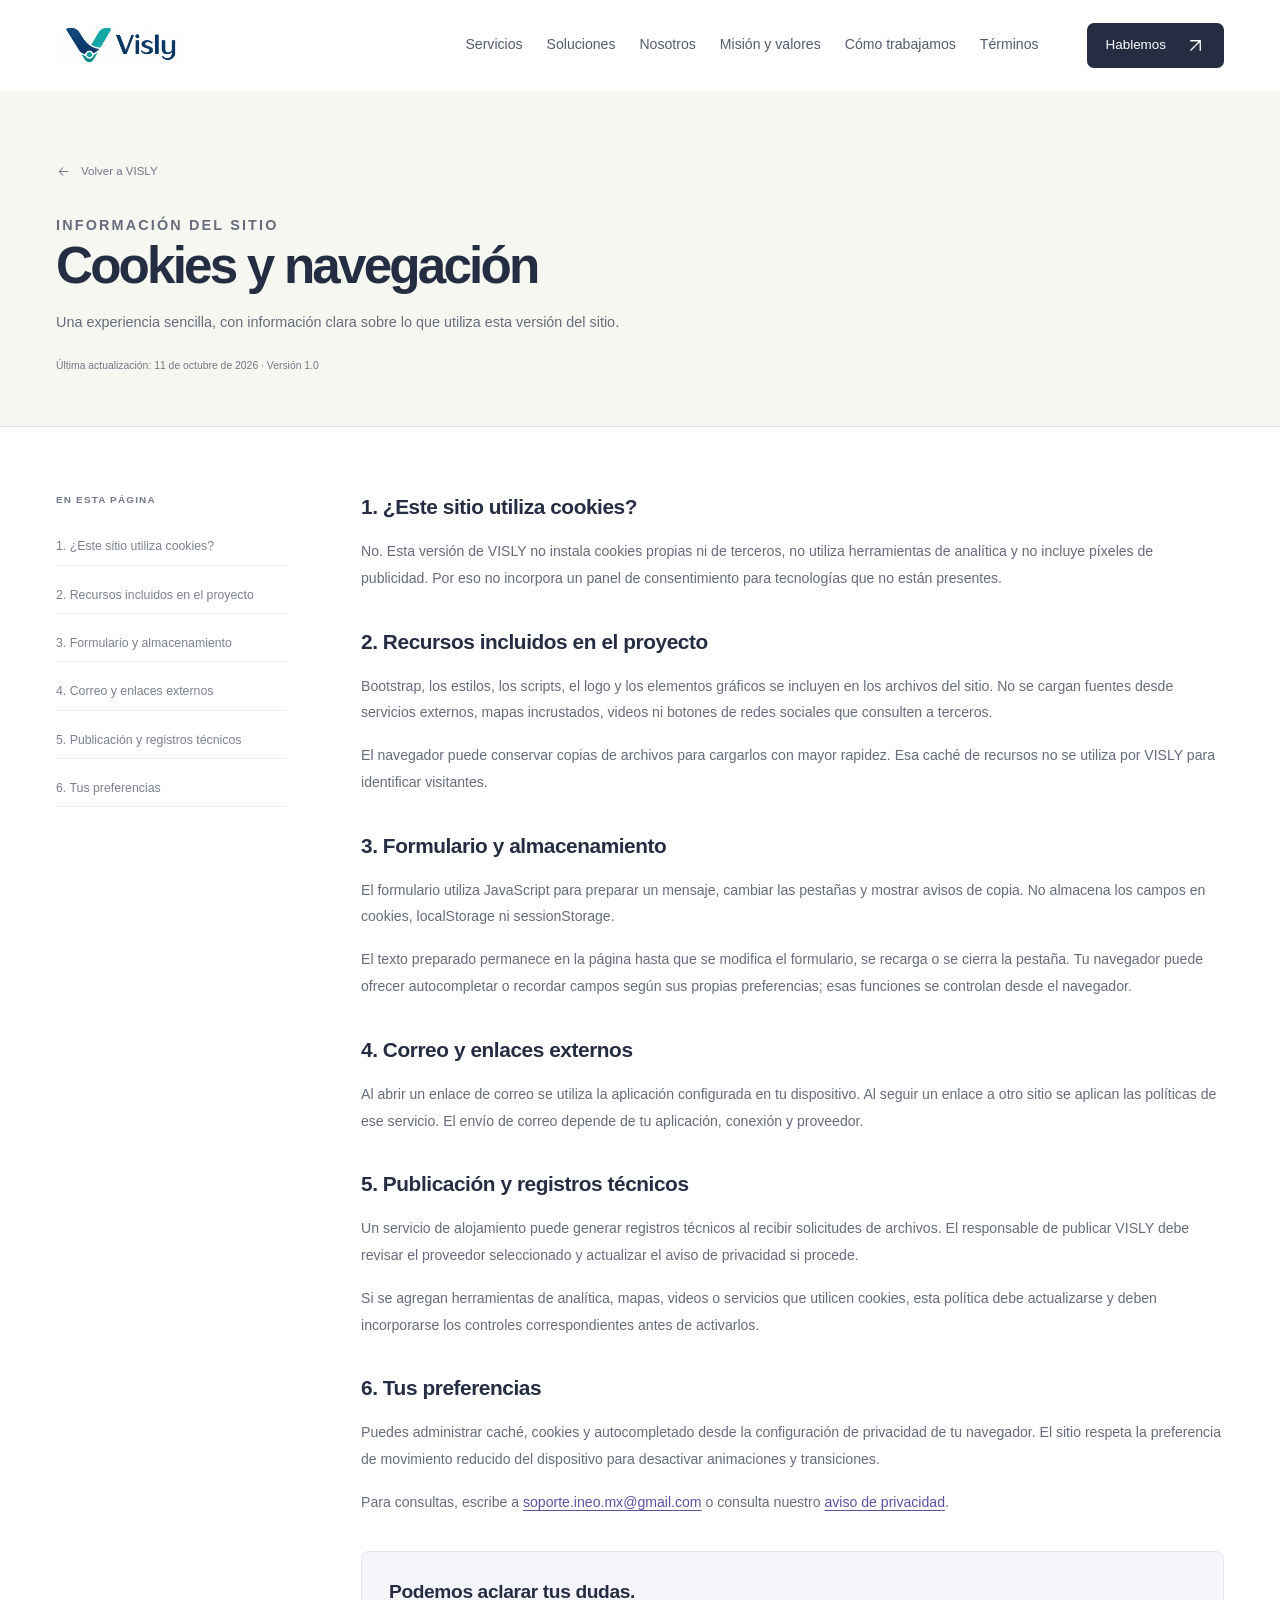
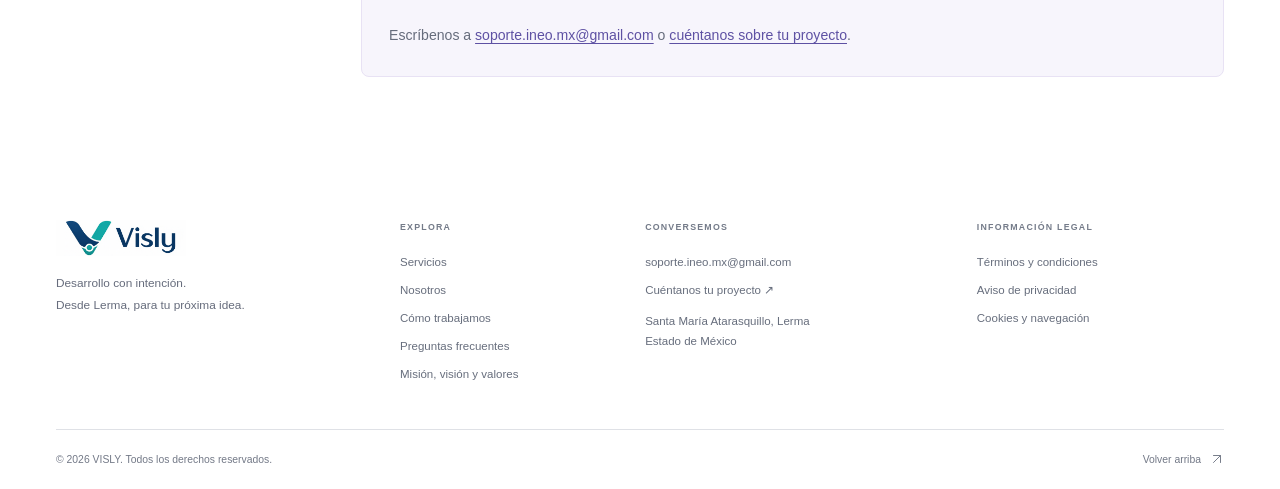
==== cookies.html @ 5329b175 "first commit" ====
<!doctype html>
<html lang="es-MX">
  <head>
    <meta charset="utf-8" />
    <meta name="viewport" content="width=device-width, initial-scale=1" />
    <meta
      name="description"
      content="Cookies y navegación del sitio VISLY, empresa de desarrollo de software y soluciones tecnológicas en Lerma."
    />
    <meta name="theme-color" content="#252d43" />
    <title>Cookies y navegación · VISLY</title>
    <link rel="icon" href="assets/img/favicon.svg" type="image/svg+xml" />
    <link rel="stylesheet" href="assets/vendor/bootstrap/bootstrap.min.css" />
    <link rel="stylesheet" href="assets/css/style.css" />
    <script
      src="assets/vendor/bootstrap/bootstrap.bundle.min.js"
      defer
    ></script>
    <script src="assets/js/main.js" defer></script>
    <noscript
      ><style>
        .navbar-collapse.collapse:not(.show) {
          display: block;
        }
        .navbar-toggler {
          display: none;
        }
        .solution-tabs {
          display: none;
        }
        .solution-panel[hidden] {
          display: grid !important;
        }
      </style></noscript
    >
  </head>
  <body>
    <svg
      xmlns="http://www.w3.org/2000/svg"
      class="icon-definitions"
      aria-hidden="true"
    >
      <symbol id="i-arrow" viewBox="0 0 24 24">
        <path d="M5 12h14m-6-6 6 6-6 6" />
      </symbol>
      <symbol id="i-up-right" viewBox="0 0 24 24">
        <path d="M6 18 18 6M6 6h12v12" />
      </symbol>
      <symbol id="i-down" viewBox="0 0 24 24">
        <path d="M12 5v14m-6-6 6 6 6-6" />
      </symbol>
      <symbol id="i-code" viewBox="0 0 24 24">
        <path d="m8 7-5 5 5 5m8-10 5 5-5 5m-3-13-2 16" />
      </symbol>
      <symbol id="i-window" viewBox="0 0 24 24">
        <rect x="3" y="4" width="18" height="16" rx="2" />
        <path d="M3 9h18M7 6.5h.01m3 0h.01" />
      </symbol>
      <symbol id="i-grid" viewBox="0 0 24 24">
        <rect x="3" y="3" width="7" height="7" rx="1" />
        <rect x="14" y="3" width="7" height="7" rx="1" />
        <rect x="3" y="14" width="7" height="7" rx="1" />
        <rect x="14" y="14" width="7" height="7" rx="1" />
      </symbol>
      <symbol id="i-mobile" viewBox="0 0 24 24">
        <rect x="6" y="2" width="12" height="20" rx="3" />
        <path d="M10 5h4m-3 14h2" />
      </symbol>
      <symbol id="i-care" viewBox="0 0 24 24">
        <path d="M5 16v-4a7 7 0 0 1 14 0v4m0 0v3a2 2 0 0 1-2 2h-4" />
        <rect x="3" y="11" width="4" height="7" rx="2" />
        <rect x="17" y="11" width="4" height="7" rx="2" />
      </symbol>
      <symbol id="i-check" viewBox="0 0 24 24">
        <path d="m5 12 4 4L19 6" />
      </symbol>
      <symbol id="i-pin" viewBox="0 0 24 24">
        <path d="M20 10c0 6-8 11-8 11S4 16 4 10a8 8 0 1 1 16 0Z" />
        <circle cx="12" cy="10" r="2.5" />
      </symbol>
      <symbol id="i-mail" viewBox="0 0 24 24">
        <rect x="3" y="5" width="18" height="14" rx="2" />
        <path d="m3 6 9 7 9-7" />
      </symbol>
      <symbol id="i-copy" viewBox="0 0 24 24">
        <rect x="8" y="8" width="12" height="12" rx="2" />
        <path d="M16 8V4H4v12h4" />
      </symbol>
      <symbol id="i-clock" viewBox="0 0 24 24">
        <circle cx="12" cy="12" r="9" />
        <path d="M12 7v5l3 2" />
      </symbol>
      <symbol id="i-star" viewBox="0 0 24 24">
        <path d="M12 2v20M2 12h20M5 5l14 14M5 19 19 5" />
      </symbol>
    </svg>
    <a class="skip-link" href="#contenido">Saltar al contenido</a>
    <header class="site-header" id="inicio">
      <nav class="navbar navbar-expand-lg" aria-label="Navegación principal">
        <div class="container site-container">
          <a class="navbar-brand" href="index.html" aria-label="VISLY, inicio"
            ><img
              src="assets/img/logo-visly.svg"
              alt="VISLY"
              width="130"
              height="36"
          /></a>
          <button
            class="navbar-toggler"
            type="button"
            data-bs-toggle="collapse"
            data-bs-target="#mainNav"
            aria-controls="mainNav"
            aria-expanded="false"
            aria-label="Abrir menú"
          >
            <span class="navbar-toggler-icon"></span>
          </button>
          <div class="collapse navbar-collapse" id="mainNav">
            <ul class="navbar-nav ms-auto align-items-lg-center">
              <li class="nav-item">
                <a class="nav-link" href="index.html#servicios">Servicios</a>
              </li>
              <li class="nav-item">
                <a class="nav-link" href="index.html#soluciones">Soluciones</a>
              </li>
              <li class="nav-item">
                <a class="nav-link" href="index.html#nosotros">Nosotros</a>
              </li>
              <li class="nav-item">
                <a class="nav-link" href="filosofia.html">Misión y valores</a>
              </li>
              <li class="nav-item">
                <a class="nav-link" href="index.html#proceso"
                  >Cómo trabajamos</a
                >
              </li>
              <li class="nav-item">
                <a class="nav-link" href="terminos.html">Términos</a>
              </li>
              <li class="nav-item ms-lg-4">
                <a
                  class="button button-small button-dark"
                  href="index.html#contacto"
                  >Hablemos
                  <svg class="icon" aria-hidden="true">
                    <use href="#i-up-right" /></svg
                ></a>
              </li>
            </ul>
          </div>
        </div>
      </nav>
    </header>
    <main id="contenido">
      <section class="legal-hero" aria-labelledby="legal-title">
        <div class="container site-container">
          <a class="breadcrumb-link" href="index.html"
            ><svg class="icon" aria-hidden="true"><use href="#i-arrow" /></svg>
            Volver a VISLY</a
          >
          <p class="eyebrow">Información del sitio</p>
          <h1 id="legal-title">Cookies y navegación</h1>
          <p>
            Una experiencia sencilla, con información clara sobre lo que utiliza
            esta versión del sitio.
          </p>
          <p class="legal-meta">
            Última actualización: 11 de octubre de 2026 · Versión 1.0
          </p>
        </div>
      </section>
      <div class="container site-container legal-layout">
        <nav class="legal-nav" aria-label="Contenido de cookies y navegación">
          <span>EN ESTA PÁGINA</span>
          <a href="#cookies">1. ¿Este sitio utiliza cookies?</a>
          <a href="#recursos">2. Recursos incluidos en el proyecto</a>
          <a href="#almacenamiento">3. Formulario y almacenamiento</a>
          <a href="#externos">4. Correo y enlaces externos</a>
          <a href="#alojamiento">5. Publicación y registros técnicos</a>
          <a href="#preferencias">6. Tus preferencias</a>
        </nav>
        <div class="legal-content">
          <section id="cookies">
            <h2>1. ¿Este sitio utiliza cookies?</h2>
            <p>
              No. Esta versión de VISLY no instala cookies propias ni de
              terceros, no utiliza herramientas de analítica y no incluye
              píxeles de publicidad. Por eso no incorpora un panel de
              consentimiento para tecnologías que no están presentes.
            </p>
          </section>

          <section id="recursos">
            <h2>2. Recursos incluidos en el proyecto</h2>
            <p>
              Bootstrap, los estilos, los scripts, el logo y los elementos
              gráficos se incluyen en los archivos del sitio. No se cargan
              fuentes desde servicios externos, mapas incrustados, videos ni
              botones de redes sociales que consulten a terceros.
            </p>
            <p>
              El navegador puede conservar copias de archivos para cargarlos con
              mayor rapidez. Esa caché de recursos no se utiliza por VISLY para
              identificar visitantes.
            </p>
          </section>

          <section id="almacenamiento">
            <h2>3. Formulario y almacenamiento</h2>
            <p>
              El formulario utiliza JavaScript para preparar un mensaje, cambiar
              las pestañas y mostrar avisos de copia. No almacena los campos en
              cookies, localStorage ni sessionStorage.
            </p>
            <p>
              El texto preparado permanece en la página hasta que se modifica el
              formulario, se recarga o se cierra la pestaña. Tu navegador puede
              ofrecer autocompletar o recordar campos según sus propias
              preferencias; esas funciones se controlan desde el navegador.
            </p>
          </section>

          <section id="externos">
            <h2>4. Correo y enlaces externos</h2>
            <p>
              Al abrir un enlace de correo se utiliza la aplicación configurada
              en tu dispositivo. Al seguir un enlace a otro sitio se aplican las
              políticas de ese servicio. El envío de correo depende de tu
              aplicación, conexión y proveedor.
            </p>
          </section>

          <section id="alojamiento">
            <h2>5. Publicación y registros técnicos</h2>
            <p>
              Un servicio de alojamiento puede generar registros técnicos al
              recibir solicitudes de archivos. El responsable de publicar VISLY
              debe revisar el proveedor seleccionado y actualizar el aviso de
              privacidad si procede.
            </p>
            <p>
              Si se agregan herramientas de analítica, mapas, videos o servicios
              que utilicen cookies, esta política debe actualizarse y deben
              incorporarse los controles correspondientes antes de activarlos.
            </p>
          </section>

          <section id="preferencias">
            <h2>6. Tus preferencias</h2>
            <p>
              Puedes administrar caché, cookies y autocompletado desde la
              configuración de privacidad de tu navegador. El sitio respeta la
              preferencia de movimiento reducido del dispositivo para desactivar
              animaciones y transiciones.
            </p>
            <p>
              Para consultas, escribe a
              <a
                href="mailto:soporte.ineo.mx@gmail.com?subject=Navegacion%20VISLY"
                >soporte.ineo.mx@gmail.com</a
              >
              o consulta nuestro
              <a href="privacidad.html">aviso de privacidad</a>.
            </p>
          </section>
          <div class="legal-contact">
            <h2>Podemos aclarar tus dudas.</h2>
            <p>
              Escríbenos a
              <a href="mailto:soporte.ineo.mx@gmail.com"
                >soporte.ineo.mx@gmail.com</a
              >
              o <a href="index.html#contacto">cuéntanos sobre tu proyecto</a>.
            </p>
          </div>
        </div>
      </div>
    </main>
    <footer class="site-footer">
      <div class="container site-container">
        <div class="footer-main">
          <div class="footer-brand">
            <a href="index.html" aria-label="VISLY, inicio"
              ><img
                src="assets/img/logo-visly.svg"
                alt="VISLY"
                width="130"
                height="36"
            /></a>
            <p>
              Desarrollo con intención.<br />Desde Lerma, para tu próxima idea.
            </p>
          </div>
          <div class="footer-column">
            <span>EXPLORA</span><a href="index.html#servicios">Servicios</a
            ><a href="index.html#nosotros">Nosotros</a
            ><a href="index.html#proceso">Cómo trabajamos</a
            ><a href="index.html#preguntas">Preguntas frecuentes</a>
            <a href="filosofia.html">Misión, visión y valores</a>
          </div>
          <div class="footer-column">
            <span>CONVERSEMOS</span
            ><a href="mailto:soporte.ineo.mx@gmail.com"
              >soporte.ineo.mx@gmail.com</a
            ><a href="index.html#contacto">Cuéntanos tu proyecto ↗</a>
            <p>Santa María Atarasquillo, Lerma<br />Estado de México</p>
          </div>
          <div class="footer-column">
            <span>INFORMACIÓN LEGAL</span
            ><a href="terminos.html">Términos y condiciones</a
            ><a href="privacidad.html">Aviso de privacidad</a
            ><a href="cookies.html">Cookies y navegación</a>
          </div>
        </div>
        <div class="footer-bottom">
          <p>
            © <span data-year>2026</span> VISLY. Todos los derechos reservados.
          </p>
          <a href="#inicio"
            >Volver arriba
            <svg class="icon" aria-hidden="true"><use href="#i-up-right" /></svg
          ></a>
        </div>
      </div>
    </footer>
  </body>
</html>
---- assets/css/style.css ----
/* VISLY · Identidad y componentes. Bootstrap aporta la cuadrícula, menú y FAQ. */
:root {
  --ink: #252d43;
  --muted: #666c7c;
  --accent: #7165bc;
  --accent-dark: #5e51a3;
  --paper: #f7f7f2;
  --lavender: #ece9f5;
  --line: #dfe1e6;
  --white: #fff;
  --radius: 14px;
  --font: "Inter", "Segoe UI", Arial, sans-serif;
}
* {
  box-sizing: border-box;
}
html {
  scroll-behavior: smooth;
  scroll-padding-top: 100px;
}
body {
  margin: 0;
  background: var(--white);
  color: var(--ink);
  font-family: var(--font);
  font-size: 16px;
  line-height: 1.65;
  -webkit-font-smoothing: antialiased;
}
::selection {
  background: #dcd5f5;
  color: var(--ink);
}
a {
  color: inherit;
  text-decoration: none;
}
a:hover {
  color: var(--accent-dark);
}
button,
input,
select,
textarea {
  font: inherit;
}
button {
  cursor: pointer;
}
img,
svg {
  vertical-align: middle;
}
img {
  max-width: 100%;
}
[hidden] {
  display: none !important;
}
:focus-visible {
  outline: 3px solid var(--accent);
  outline-offset: 5px;
}
h1,
h2,
h3,
h4,
h5,
p {
  margin-top: 0;
}
h1,
h2,
h3,
h4,
h5 {
  font-weight: 600;
  line-height: 1.15;
  letter-spacing: -0.035em;
}
h1 {
  font-size: clamp(3.15rem, 5.4vw, 5.25rem);
  letter-spacing: -0.055em;
  line-height: 1.08;
  margin-bottom: 26px;
}
h2 {
  font-size: clamp(2.1rem, 3.25vw, 3.15rem);
  line-height: 1.15;
  margin-bottom: 0;
}
h3 {
  font-size: 1.45rem;
}
p {
  color: var(--muted);
}
.site-container {
  max-width: 1232px;
  padding-left: 32px;
  padding-right: 32px;
}
.section-space {
  padding-top: 108px;
  padding-bottom: 108px;
}
.icon-definitions {
  width: 0;
  height: 0;
  position: absolute;
  overflow: hidden;
}
.icon {
  width: 22px;
  height: 22px;
  fill: none;
  stroke: currentColor;
  stroke-width: 1.65;
  stroke-linecap: round;
  stroke-linejoin: round;
  flex-shrink: 0;
}
.skip-link {
  position: fixed;
  top: -100px;
  left: 20px;
  padding: 12px 20px;
  background: var(--ink);
  color: #fff;
  z-index: 999;
}
.skip-link:focus {
  top: 10px;
  color: #fff;
}
.site-header {
  position: sticky;
  top: 0;
  z-index: 100;
  background: rgba(255, 255, 255, 0.96);
  border-bottom: 1px solid transparent;
  transition:
    border-color 0.3s,
    box-shadow 0.3s;
  backdrop-filter: blur(14px);
}
.site-header.scrolled {
  border-bottom-color: var(--line);
  box-shadow: 0 6px 20px rgba(37, 45, 67, 0.025);
}
.navbar {
  min-height: 90px;
  padding: 16px 0;
}
.navbar-brand {
  padding: 0;
}
.navbar-nav {
  gap: 24px;
}
.navbar .nav-link {
  font-size: 0.88rem;
  color: #555c70;
  padding: 8px 0 !important;
  position: relative;
}
.navbar .nav-link:hover,
.navbar .nav-link.active {
  color: var(--accent-dark);
}
.navbar .nav-link::after {
  content: "";
  height: 1px;
  width: 100%;
  background: var(--accent);
  position: absolute;
  bottom: 3px;
  left: 0;
  transform: scaleX(0);
  transform-origin: left;
  transition: transform 0.2s;
}
.navbar .nav-link:hover::after {
  transform: scaleX(1);
}
.navbar-toggler {
  border: 1px solid var(--line);
  padding: 7px 9px;
  border-radius: 8px;
}
.navbar-toggler-icon {
  width: 22px;
  height: 22px;
}
.navbar-toggler:focus {
  box-shadow: 0 0 0 3px #e2ddf6;
}
.button {
  display: inline-flex;
  align-items: center;
  justify-content: center;
  gap: 25px;
  border: 1px solid transparent;
  padding: 16px 23px;
  border-radius: 7px;
  font-size: 0.91rem;
  font-weight: 500;
  line-height: 1.4;
  transition:
    background 0.2s,
    transform 0.2s,
    box-shadow 0.2s;
}
.button-dark {
  background: var(--ink);
  color: #fff;
}
.button-dark:hover {
  background: #3c3b5c;
  color: #fff;
  transform: translateY(-2px);
  box-shadow: 0 8px 20px #252d4315;
}
.button-dark:active {
  transform: translateY(0);
}
.button-small {
  padding: 12px 18px;
  font-size: 0.84rem;
  gap: 20px;
}
.button .icon {
  width: 19px;
  height: 19px;
}
.text-link {
  display: inline-flex;
  align-items: center;
  gap: 14px;
  font-size: 0.88rem;
  font-weight: 500;
  border: 0;
  background: none;
  padding: 0;
  color: var(--ink);
  line-height: 1.5;
}
.text-link .icon {
  width: 18px;
  height: 18px;
  transition: transform 0.2s;
}
.text-link:hover .icon {
  transform: translateX(3px);
}
.eyebrow {
  font-size: 0.67rem;
  font-weight: 600;
  letter-spacing: 0.15em;
  text-transform: uppercase;
  color: var(--muted);
  display: flex;
  align-items: center;
  gap: 12px;
  margin-bottom: 25px;
}
.section-number {
  font-size: 0.71rem;
  letter-spacing: 0.03em;
  color: var(--accent);
  margin-right: 3px;
}
.status-dot {
  display: inline-block;
  width: 7px;
  height: 7px;
  flex-shrink: 0;
  border-radius: 50%;
  background: var(--accent);
  box-shadow: 0 0 0 4px #7165bc0a;
}
.hero {
  padding-top: 80px;
  padding-bottom: 0;
  overflow: hidden;
  background: linear-gradient(180deg, #fff 65%, #fdfdfb);
}
.accent-word {
  color: var(--accent);
  position: relative;
}
.accent-word::after {
  content: "";
  position: absolute;
  bottom: -9px;
  left: 1px;
  width: 100%;
  height: 5px;
  border-radius: 50%;
  border-top: 1px solid #c9c2e3;
  transform: rotate(-2deg);
}
.hero-description {
  max-width: 495px;
  font-size: 1.1rem;
  line-height: 1.75;
  margin-bottom: 29px;
}
.hero-actions {
  display: flex;
  align-items: center;
  gap: 29px;
  flex-wrap: wrap;
}
.hero-note {
  font-size: 0.74rem;
  margin-top: 24px;
  margin-bottom: 0;
  color: #757b8a;
}
.hero-bottom {
  display: flex;
  align-items: center;
  justify-content: space-between;
  padding: 32px 0;
  border-top: 1px solid var(--line);
  margin-top: 65px;
  font-size: 0.75rem;
  color: var(--muted);
}
.hero-bottom > div {
  display: flex;
  gap: 24px;
}
.separator {
  color: #aaa;
}
.hero-art {
  position: relative;
  padding: 36px 0 20px;
  min-height: 453px;
  isolation: isolate;
}
.hero-art::before {
  content: "";
  position: absolute;
  left: -30px;
  top: 15px;
  width: 420px;
  height: 420px;
  background: radial-gradient(circle, #eeedf6 0%, #f6f6f9 60%, #fff0 72%);
  z-index: -2;
}
.orbit {
  position: absolute;
  border: 1px solid #e5e1ee;
  width: 420px;
  height: 420px;
  border-radius: 50%;
  top: 13px;
  left: -23px;
  z-index: -1;
}
.orbit-two {
  width: 460px;
  height: 460px;
  left: -43px;
  top: -7px;
  border-color: #efedf3;
}
.orbit-one::after {
  content: "";
  position: absolute;
  top: 20px;
  right: 90px;
  border-radius: 50%;
  width: 9px;
  height: 9px;
  background: #b2a5d9;
}
.art-caption {
  font-size: 0.7rem;
  color: var(--muted);
  display: flex;
  align-items: center;
  gap: 12px;
  margin: 0 0 16px 14px;
}
.little-cross {
  font-size: 23px;
  color: var(--accent);
  line-height: 1;
}
.preview-window {
  background: #fff;
  border: 1px solid #d9d9e4;
  border-radius: 11px;
  overflow: hidden;
  box-shadow: 0 20px 50px rgba(37, 45, 67, 0.09);
}
.hero-window {
  position: relative;
  animation: float 8s ease-in-out infinite;
}
.window-bar {
  display: flex;
  align-items: center;
  justify-content: space-between;
  padding: 13px 15px;
  border-bottom: 1px solid #e9eaf0;
  font-size: 0.58rem;
  color: #8c91a1;
  letter-spacing: 0.03em;
}
.window-bar > .icon {
  width: 12px;
  height: 12px;
}
.window-dots {
  display: inline-flex;
  gap: 5px;
}
.window-dots i {
  width: 5px;
  height: 5px;
  border-radius: 50%;
  background: #d9dce5;
}
.window-dots i:first-child {
  background: #aca2cf;
}
.hero-dashboard {
  display: flex;
  min-height: 303px;
}
.dashboard-rail {
  background: #fafafe;
  display: flex;
  flex-direction: column;
  align-items: center;
  gap: 20px;
  width: 47px;
  border-right: 1px solid #ececf2;
  padding-top: 17px;
}
.mini-v {
  font-size: 26px;
  font-weight: 800;
  color: var(--accent);
  line-height: 1;
  margin-bottom: 8px;
}
.rail-square {
  width: 12px;
  height: 12px;
  border: 1px solid #cbd0db;
  border-radius: 3px;
}
.rail-square.selected {
  border-color: var(--accent);
  background: #e8e3f3;
  box-shadow: 0 0 0 6px #efedf7;
}
.dashboard-content {
  flex: 1;
  padding: 20px 20px 15px;
  min-width: 0;
}
.mock-top {
  display: flex;
  align-items: center;
  justify-content: space-between;
  font-size: 0.55rem;
  color: #82899b;
}
.mock-avatar {
  display: grid;
  place-items: center;
  background: #e9e5f4;
  border-radius: 50%;
  width: 24px;
  height: 24px;
  font-size: 9px;
  color: var(--accent);
}
.mock-greeting {
  color: var(--ink);
  font-size: 1.05rem;
  font-weight: 600;
  line-height: 1.2;
  letter-spacing: -0.025em;
  margin: 12px 0 4px;
}
.mock-caption {
  font-size: 0.55rem;
  margin-bottom: 14px;
}
.mock-stats {
  display: flex;
  gap: 10px;
}
.mock-stats > div {
  width: 50%;
  border: 1px solid #e4e6ef;
  padding: 9px 11px;
  border-radius: 5px;
}
.mock-stats span {
  display: block;
  font-size: 0.5rem;
  color: #818798;
}
.mock-stats strong {
  display: block;
  font-size: 1.35rem;
  font-weight: 600;
  line-height: 1.4;
}
.mock-pill {
  font-size: 0.44rem;
  font-style: normal;
  color: #5d509d;
  background: #f0ecf9;
  padding: 3px 5px;
  border-radius: 3px;
  white-space: nowrap;
}
.mock-pill.pale {
  color: #54776a;
  background: #edf3ef;
}
.mock-chart {
  border: 1px solid #e4e6ef;
  border-radius: 5px;
  margin-top: 12px;
  padding: 10px 12px;
}
.chart-heading {
  display: flex;
  justify-content: space-between;
  font-size: 0.5rem;
}
.chart-heading small {
  font-size: 0.45rem;
  color: #9095a4;
}
.bars {
  height: 60px;
  display: flex;
  gap: 12px;
  align-items: flex-end;
  padding: 8px 5px 0;
  background: repeating-linear-gradient(
    to top,
    transparent 0,
    transparent 19px,
    #f0f1f6 20px,
    #f0f1f6 21px
  );
}
.bars i {
  width: 100%;
  height: var(--bar);
  background: #bbb1dc;
  border-radius: 3px 3px 0 0;
  animation: grow-bar 1.2s ease-out both;
  transform-origin: bottom;
}
.bars i:nth-child(even) {
  background: #8175b7;
}
.chart-days {
  display: flex;
  justify-content: space-around;
  font-size: 6px;
  color: #a5a9b6;
  padding-top: 4px;
}
.mock-task {
  display: flex;
  align-items: center;
  gap: 7px;
  font-size: 0.48rem;
  color: #71798b;
  margin-top: 12px;
}
.task-check {
  background: #edf3ee;
  color: #52745f;
  width: 15px;
  height: 15px;
  border-radius: 50%;
  display: grid;
  place-items: center;
}
.task-dot {
  margin-left: auto;
  width: 5px;
  height: 5px;
  border-radius: 50%;
  background: #b5afce;
}
.floating-label {
  position: absolute;
  bottom: 29px;
  left: -24px;
  display: flex;
  align-items: center;
  gap: 12px;
  padding: 14px 19px;
  background: #fff;
  border: 1px solid #e5e4ec;
  border-radius: 9px;
  box-shadow: 0 15px 35px #252d430a;
  animation: float 8s ease-in-out infinite;
  animation-delay: -4s;
}
.label-icon {
  display: grid;
  place-items: center;
  width: 35px;
  height: 35px;
  border-radius: 8px;
  background: #f0edf8;
  color: var(--accent);
}
.floating-label strong {
  display: block;
  font-size: 0.7rem;
  font-weight: 600;
  line-height: 1.4;
}
.floating-label div > span {
  display: block;
  font-size: 0.57rem;
  color: #838799;
  margin-top: 3px;
}
.concept-note {
  font-size: 0.56rem;
  margin: 27px 8px 0;
  text-align: right;
  color: #9398a6;
  letter-spacing: 0.01em;
}
.section-heading {
  display: flex;
  align-items: flex-end;
  justify-content: space-between;
  gap: 60px;
  margin-bottom: 55px;
}
.section-heading > p {
  max-width: 350px;
  font-size: 0.94rem;
  margin-bottom: 5px;
}
.services-grid {
  display: grid;
  grid-template-columns: 1fr 1fr;
  border-top: 1px solid var(--line);
  border-left: 1px solid var(--line);
}
.service-item {
  padding: 36px 39px;
  border-right: 1px solid var(--line);
  border-bottom: 1px solid var(--line);
  transition: background 0.3s;
}
.service-item:hover {
  background: #fafafc;
}
.service-top {
  display: flex;
  justify-content: space-between;
  align-items: center;
  margin-bottom: 25px;
}
.service-top > span {
  font-size: 0.68rem;
  color: #747b89;
}
.service-icon {
  width: 31px;
  height: 31px;
  color: var(--accent);
  stroke-width: 1.4;
}
.service-item h3 {
  font-size: 1.45rem;
  margin-bottom: 15px;
}
.service-item p {
  font-size: 0.9rem;
  max-width: 455px;
  margin-bottom: 23px;
  line-height: 1.8;
}
.service-tags {
  display: flex;
  flex-wrap: wrap;
  gap: 9px 18px;
  list-style: none;
  padding: 0;
  margin: 0 0 27px;
  font-size: 0.68rem;
  color: #727789;
}
.service-tags li::before {
  content: "·";
  margin-right: 7px;
  color: var(--accent);
}
.service-item .text-link {
  font-size: 0.83rem;
}
.solutions-section {
  background: var(--paper);
}
.solution-tabs {
  display: flex;
  gap: 26px;
  margin-bottom: 35px;
  border-bottom: 1px solid #d9dbde;
}
.solution-tab {
  display: flex;
  gap: 20px;
  align-items: center;
  background: none;
  padding: 17px 2px;
  border: 0;
  border-bottom: 2px solid transparent;
  color: var(--muted);
  font-size: 0.88rem;
  transition:
    color 0.2s,
    border-color 0.2s;
}
.solution-tab .icon {
  width: 17px;
  height: 17px;
}
.solution-tab.active {
  color: var(--ink);
  border-bottom-color: var(--accent);
  font-weight: 600;
}
.solution-tab:hover {
  color: var(--accent-dark);
}
.solution-panel {
  display: grid;
  grid-template-columns: 1.35fr 1fr;
  align-items: center;
  gap: 55px;
  animation: panel-in 0.4s ease-out;
}
.solution-preview {
  min-width: 0;
  background: #fff;
  border: 1px solid #dededc;
  border-radius: 9px;
  overflow: hidden;
  box-shadow: 0 10px 30px #252d4306;
}
.example-browser {
  padding: 13px 17px;
  display: flex;
  align-items: center;
  gap: 16px;
  font-size: 0.6rem;
  color: #8b8e94;
  border-bottom: 1px solid #e4e4e0;
}
.example-browser .window-dots i {
  background: #d0d2d5;
}
.solution-description {
  padding: 12px 0;
}
.small-label {
  font-size: 0.62rem;
  color: var(--accent);
  font-weight: 600;
  letter-spacing: 0.12em;
  display: block;
  margin-bottom: 16px;
}
.solution-description h3 {
  font-size: 1.8rem;
  line-height: 1.25;
  margin-bottom: 19px;
}
.solution-description p {
  font-size: 0.89rem;
}
.check-list {
  list-style: none;
  padding: 0;
  margin: 24px 0 28px;
  display: flex;
  flex-direction: column;
  gap: 11px;
  font-size: 0.77rem;
  color: #5e6576;
}
.check-list li {
  display: flex;
  align-items: center;
  gap: 10px;
}
.check-list .icon {
  width: 17px;
  height: 17px;
  color: var(--accent);
}
.example-disclaimer {
  font-size: 0.64rem;
  color: #828793;
  margin: 24px 0 0;
}
.architecture-preview {
  background: #f5f3ec;
  padding: 23px 25px 0;
}
.arch-nav {
  display: flex;
  align-items: center;
  justify-content: space-between;
}
.arch-nav strong {
  font-family: Georgia, serif;
  font-size: 22px;
  font-weight: 400;
  letter-spacing: -0.05em;
  color: #3b423c;
}
.arch-nav strong > span {
  font:
    7px Arial,
    sans-serif;
  vertical-align: super;
  margin-left: 3px;
}
.arch-nav > span {
  font-size: 6px;
  color: #75796f;
}
.arch-layout {
  display: grid;
  grid-template-columns: 1fr 1fr;
  gap: 10px;
  margin-top: 35px;
  align-items: center;
}
.arch-label {
  font-size: 5px;
  letter-spacing: 0.12em;
  color: #7f8275;
}
.arch-layout h4 {
  font-family: Georgia, serif;
  font-size: 31px;
  font-weight: 400;
  letter-spacing: -0.045em;
  line-height: 1.16;
  margin: 15px 0;
  color: #3e473d;
}
.arch-layout p {
  font-size: 7px;
  max-width: 130px;
  color: #7b8277;
  margin-bottom: 20px;
}
.mock-button {
  display: inline-block;
  background: #435140;
  color: #fff;
  font-size: 6px;
  padding: 9px 14px;
  border-radius: 2px;
}
.arch-art {
  height: 200px;
  position: relative;
  background: #e4ded1;
  overflow: hidden;
  border-radius: 100px 100px 0 0;
}
.arch-building {
  position: absolute;
  width: 140px;
  height: 125px;
  bottom: 0;
  left: 24px;
  background: #bcb19d;
  border-top: 9px solid #c9beac;
  box-shadow: 10px 0 #a79b87;
  z-index: 2;
}
.arch-door {
  position: absolute;
  width: 40px;
  height: 75px;
  background: #626d5d;
  bottom: 0;
  left: 50px;
  border-radius: 30px 30px 0 0;
}
.arch-line {
  position: absolute;
  background: #a99e8b;
  height: 6px;
  width: 100%;
  top: 25px;
}
.arch-sun {
  width: 48px;
  height: 48px;
  border-radius: 50%;
  background: #eee9dc;
  position: absolute;
  right: 22px;
  top: 25px;
}
.arch-shadow {
  width: 150px;
  height: 150px;
  transform: skewY(-35deg);
  position: absolute;
  right: -35px;
  bottom: -30px;
  background: #c4b8a2;
}
.arch-ground {
  position: absolute;
  bottom: 0;
  height: 8px;
  background: #b2a993;
  width: 100%;
  z-index: 3;
}
.arch-bottom {
  display: flex;
  justify-content: space-between;
  border-top: 1px solid #d6d8cd;
  margin-top: 26px;
  padding: 17px 0;
  font-size: 6px;
  color: #8a8e82;
}
.system-preview {
  display: flex;
  min-height: 335px;
  background: #fafafe;
}
.system-rail {
  width: 128px;
  flex-shrink: 0;
  border-right: 1px solid #e8e8f1;
  padding: 25px 13px;
  display: flex;
  flex-direction: column;
  gap: 22px;
  font-size: 8px;
  color: #8c90a3;
}
.system-logo {
  font-size: 23px;
  color: var(--accent);
  font-weight: 700;
  display: flex;
  align-items: center;
  gap: 8px;
  margin-bottom: 8px;
}
.system-logo > span {
  font-size: 9px;
  letter-spacing: -0.03em;
  color: var(--ink);
}
.system-selected {
  background: #ede9f7;
  color: var(--accent);
  border-radius: 4px;
  padding: 8px;
  margin: -5px -4px;
}
.system-content {
  padding: 24px;
  flex: 1;
  min-width: 0;
}
.system-top {
  display: flex;
  align-items: center;
  justify-content: space-between;
  gap: 10px;
}
.system-top h4 {
  font-size: 15px;
  margin: 0;
}
.system-stats {
  display: flex;
  gap: 8px;
  margin: 25px 0;
}
.system-stats > div {
  border: 1px solid #e5e6ef;
  background: #fff;
  border-radius: 5px;
  padding: 10px;
  flex: 1;
}
.system-stats span {
  font-size: 6px;
  color: #82899c;
  display: block;
  white-space: nowrap;
}
.system-stats strong {
  font-size: 21px;
  font-weight: 600;
}
.example-table > div {
  display: flex;
  justify-content: space-between;
  align-items: center;
  gap: 10px;
  font-size: 7px;
  padding: 12px 0;
  border-bottom: 1px solid #e7e7ef;
}
.example-table strong {
  font-weight: 500;
  color: #9195a2;
}
.state-pill {
  padding: 4px 7px;
  border-radius: 4px;
  background: #ede9f7;
  color: #7165a7;
  font-size: 6px;
}
.state-pill.complete {
  background: #e8f0eb;
  color: #56735d;
}
.system-footer {
  font-size: 7px;
  margin-top: 19px;
  color: #8d93a4;
  display: flex;
  justify-content: space-between;
}
.app-stage {
  background: #eae7f3;
  padding: 27px 37px;
  display: flex;
  align-items: center;
  justify-content: space-around;
  gap: 20px;
  min-height: 336px;
}
.app-stage-label > span:first-child {
  font-size: 6px;
  letter-spacing: 0.14em;
  color: #8b7fae;
}
.app-stage-label strong {
  font-size: 27px;
  display: block;
  line-height: 1.2;
  font-weight: 500;
  letter-spacing: -0.04em;
  margin-top: 12px;
}
.app-stage-label .app-doodle {
  font-size: 55px;
  color: #b1a5d0;
  margin-top: 15px;
  display: block;
  font-weight: 300;
  line-height: 1;
}
.phone {
  width: 153px;
  background: #252d43;
  padding: 5px;
  border-radius: 24px;
  box-shadow: 10px 14px 30px #63538025;
  position: relative;
  transform: rotate(3deg);
}
.phone-notch {
  position: absolute;
  top: 10px;
  left: 58px;
  width: 37px;
  height: 8px;
  border-radius: 6px;
  background: #252d43;
}
.phone-content {
  background: #fff;
  border-radius: 19px;
  padding: 14px 12px 10px;
}
.phone-top {
  display: flex;
  justify-content: space-between;
  font-size: 5px;
  padding-bottom: 20px;
}
.phone-heading small {
  font-size: 6px;
  color: #9690a5;
}
.phone-heading h4 {
  font-size: 17px;
  margin: 6px 0 14px;
  line-height: 1.25;
}
.appointment-card {
  background: #ede9f7;
  padding: 12px;
  border-radius: 9px;
}
.appointment-card > span:first-child {
  font-size: 4px;
  letter-spacing: 0.06em;
  color: #8a7dae;
  display: block;
  margin-bottom: 8px;
}
.appointment-card strong {
  font-size: 8px;
  display: block;
  font-weight: 600;
}
.appointment-card p {
  font-size: 6px;
  line-height: 1.8;
  margin: 5px 0 10px;
}
.phone-cta {
  background: var(--accent);
  color: #fff;
  padding: 6px 9px;
  border-radius: 4px;
  display: block;
  font-size: 6px;
}
.phone h5 {
  font-size: 8px;
  margin: 16px 0 10px;
}
.phone-options {
  display: flex;
  gap: 8px;
}
.phone-options > span {
  width: 50%;
  border: 1px solid #e9e7f0;
  border-radius: 6px;
  font-size: 13px;
  color: var(--accent);
  padding: 4px 9px;
}
.phone-options small {
  font-size: 5px;
  color: #7d768d;
  display: block;
}
.phone-nav {
  display: flex;
  justify-content: space-around;
  color: #a29aac;
  font-size: 13px;
  border-top: 1px solid #f0edf4;
  padding-top: 9px;
  margin-top: 17px;
}
.about-section {
  background: #fff;
}
.about-intro {
  font-size: 1.3rem;
  line-height: 1.6;
  color: var(--ink);
  max-width: 570px;
  margin-bottom: 25px;
}
.about-copy > p:not(.about-intro) {
  font-size: 0.95rem;
  line-height: 1.9;
}
.brand-art {
  position: relative;
  height: 218px;
  margin-top: 44px;
  border: 1px solid #e6e4ee;
  border-radius: 4px;
  background: #faf9fc;
  overflow: hidden;
  max-width: 385px;
}
.brand-monogram {
  position: absolute;
  right: 21px;
  top: -48px;
  font-size: 290px;
  font-weight: 650;
  line-height: 1;
  letter-spacing: -0.1em;
  color: #e5e1f0;
  transform: rotate(9deg);
}
.brand-art-caption {
  position: absolute;
  left: 28px;
  bottom: 26px;
  font-size: 0.73rem;
  color: #858397;
  line-height: 1.7;
  letter-spacing: 0.01em;
}
.brand-art-plus {
  position: absolute;
  left: 27px;
  top: 14px;
  font-size: 31px;
  color: #a69ac7;
  font-weight: 300;
}
.purpose-grid {
  display: grid;
  grid-template-columns: 1fr 1fr;
  gap: 28px;
  border-top: 1px solid var(--line);
  margin-top: 34px;
  padding-top: 29px;
}
.purpose-grid h3 {
  font-size: 1.02rem;
  line-height: 1.35;
  margin-bottom: 11px;
  letter-spacing: -0.015em;
}
.purpose-grid p {
  font-size: 0.8rem;
  line-height: 1.9;
  margin: 0;
}
.purpose-grid .small-label {
  font-size: 0.59rem;
  margin-bottom: 14px;
}
.values {
  border-top: 1px solid var(--line);
  margin-top: 30px;
  padding-top: 25px;
}
.values > div {
  display: flex;
  flex-wrap: wrap;
  gap: 12px 25px;
  color: #687083;
  font-size: 0.77rem;
}
.values .small-label {
  margin-bottom: 11px;
}
.process-section {
  background: var(--ink);
  color: #fff;
}
.process-section p {
  color: #aeb4c6;
}
.process-section .eyebrow {
  color: #aeb4c6;
}
.process-section .section-number {
  color: #c0b3f0;
}
.process-grid {
  display: grid;
  grid-template-columns: repeat(4, 1fr);
  gap: 32px;
}
.process-step {
  border-top: 1px solid #555c70;
  padding-top: 22px;
}
.step-number {
  color: #b6a8e7;
  font-size: 0.69rem;
  letter-spacing: 0.08em;
  display: block;
  margin-bottom: 27px;
}
.process-step h3 {
  font-size: 1.21rem;
  margin-bottom: 15px;
  font-weight: 500;
}
.process-step p {
  font-size: 0.81rem;
  line-height: 1.9;
  margin: 0;
}
.process-note {
  display: flex;
  align-items: center;
  gap: 19px;
  padding-top: 32px;
  border-top: 1px solid #495268;
  margin-top: 48px;
}
.process-note > .icon {
  color: #b6a8e7;
  width: 25px;
  height: 25px;
}
.process-note p {
  font-size: 0.75rem;
  margin: 0;
  max-width: 550px;
}
.process-note .text-link {
  color: #fff;
  font-size: 0.76rem;
  margin-left: auto;
  white-space: nowrap;
}
.section-description {
  font-size: 0.93rem;
  line-height: 1.8;
  margin-top: 23px;
  margin-bottom: 22px;
}
.accordion {
  --bs-accordion-bg: transparent;
  --bs-accordion-border-color: var(--line);
  --bs-accordion-btn-color: var(--ink);
  --bs-accordion-active-color: var(--ink);
  --bs-accordion-active-bg: transparent;
  --bs-accordion-btn-focus-box-shadow: none;
  --bs-accordion-border-radius: 0;
  --bs-accordion-inner-border-radius: 0;
}
.accordion-item {
  border-left: 0;
  border-right: 0;
  border-radius: 0 !important;
}
.accordion-item:first-child {
  border-top: 1px solid var(--line);
}
.accordion-button {
  padding: 25px 0;
  font-family: var(--font);
  font-size: 0.92rem;
  font-weight: 500;
  line-height: 1.5;
  letter-spacing: -0.01em;
}
.accordion-button::after {
  background-image: none !important;
  content: "+";
  font-size: 24px;
  font-weight: 300;
  line-height: 20px;
  text-align: center;
  width: 22px;
  height: 22px;
  transform: rotate(0deg) !important;
  color: var(--accent);
}
.accordion-button:not(.collapsed)::after {
  content: "−";
}
.accordion-button:not(.collapsed) {
  box-shadow: none;
}
.accordion-button:focus-visible {
  outline: 2px solid var(--accent);
  outline-offset: 4px;
}
.accordion-body {
  padding: 0 30px 25px 0;
  font-size: 0.86rem;
  color: var(--muted);
  line-height: 1.85;
}
.contact-section {
  background: var(--paper);
  border-top: 1px solid #eeeee7;
}
.contact-description {
  font-size: 0.96rem;
  margin-top: 25px;
  max-width: 370px;
  line-height: 1.85;
}
.contact-details {
  display: flex;
  flex-direction: column;
  gap: 26px;
  margin-top: 34px;
}
.contact-details > div {
  display: flex;
  align-items: flex-start;
  gap: 17px;
}
.contact-details > .icon,
.contact-details > div > .icon {
  width: 21px;
  height: 21px;
  margin-top: 2px;
  color: var(--accent);
}
.contact-details > div > div > span {
  font-size: 0.57rem;
  font-weight: 600;
  letter-spacing: 0.14em;
  display: block;
  color: #737987;
  margin-bottom: 5px;
}
.contact-details a {
  font-size: 0.94rem;
}
.contact-details p {
  font-size: 0.85rem;
  color: #5f6677;
  margin: 0;
  line-height: 1.8;
}
.copy-email {
  display: inline-flex;
  align-items: center;
  justify-content: center;
  border: 0;
  background: none;
  color: #8c879f;
  width: 30px;
  height: 30px;
  border-radius: 4px;
  margin-left: 8px;
}
.copy-email:hover {
  background: #e7e2f3;
  color: var(--accent);
}
.copy-email .icon {
  width: 15px;
  height: 15px;
}
.contact-small {
  font-size: 0.7rem;
  color: #737987;
  line-height: 1.9;
  margin-top: 29px;
}
.contact-card {
  background: #fff;
  padding: 36px;
  border: 1px solid #e2e2df;
  border-radius: 10px;
}
.contact-card h3 {
  font-size: 1.35rem;
  margin-bottom: 10px;
  letter-spacing: -0.025em;
}
.form-intro {
  font-size: 0.76rem;
  margin-bottom: 28px;
}
.form-label {
  font-size: 0.73rem;
  color: var(--ink);
  margin-bottom: 8px;
  font-weight: 500;
}
.form-label > span:not(.optional) {
  color: var(--accent);
  margin-left: 3px;
}
.optional {
  font-size: 0.62rem;
  font-weight: 400;
  color: #9296a2;
  margin-left: 8px;
}
.form-control,
.form-select {
  border: 1px solid #dee1e6;
  border-radius: 5px;
  background: #fcfcfd;
  padding: 12px 13px;
  font-size: 0.8rem;
  color: var(--ink);
  min-height: 45px;
}
.form-control::placeholder {
  color: #8c91a0;
}
.form-control:focus,
.form-select:focus {
  border-color: var(--accent);
  box-shadow: 0 0 0 3px #7165bc12;
  background: #fff;
}
.form-select {
  padding-right: 35px;
}
.form-select:invalid {
  color: #8c91a0;
}
textarea.form-control {
  resize: vertical;
  min-height: 113px;
}
.field-help {
  font-size: 0.63rem;
  color: #707787;
  line-height: 1.7;
  margin-top: 9px;
}
.consent {
  margin-top: 6px;
}
.consent .form-check-label {
  font-size: 0.69rem;
  color: #717888;
  line-height: 1.85;
  padding-left: 3px;
}
.consent .form-check-label a {
  text-decoration: underline;
  text-underline-offset: 3px;
  color: #655791;
}
.form-check-input {
  margin-top: 0.3em;
  border-color: #bec2ce;
}
.form-check-input:checked {
  background-color: var(--accent);
  border-color: var(--accent);
}
.form-check-input:focus {
  border-color: var(--accent);
  box-shadow: 0 0 0 3px #7165bc15;
}
.form-submit {
  margin-top: 3px;
  width: 100%;
  justify-content: space-between;
  padding: 15px 20px;
}
.form-footnote {
  font-size: 0.61rem;
  color: #737987;
  margin: 11px 0 0;
}
.notice {
  font-size: 0.8rem;
  padding: 15px;
  background: #f1edf8;
  border-radius: 5px;
  margin-top: 20px;
}
.mail-result {
  border-top: 1px solid var(--line);
  padding-top: 25px;
  margin-top: 25px;
}
.result-check {
  width: 30px;
  height: 30px;
  display: grid;
  place-items: center;
  background: #ede9f7;
  color: var(--accent);
  border-radius: 50%;
  margin-bottom: 13px;
}
.result-check .icon {
  width: 19px;
  height: 19px;
}
.mail-result h4 {
  font-size: 1.13rem;
  margin-bottom: 11px;
}
.mail-result > p {
  font-size: 0.79rem;
}
.result-actions {
  display: flex;
  flex-wrap: wrap;
  gap: 17px;
  align-items: center;
  margin: 18px 0;
}
.result-actions .button {
  font-size: 0.8rem;
  padding: 12px 16px;
}
.result-actions .text-link {
  font-size: 0.74rem;
}
.message-details {
  font-size: 0.7rem;
  margin-top: 18px;
  color: var(--muted);
}
.message-details summary {
  cursor: pointer;
}
.message-details pre {
  font-family: var(--font);
  font-size: 0.75rem;
  line-height: 1.8;
  white-space: pre-wrap;
  overflow-wrap: anywhere;
  border: 1px solid #e6e6ec;
  border-radius: 5px;
  background: #fafafe;
  padding: 14px;
  margin-top: 13px;
  color: var(--ink);
}
.site-footer {
  padding: 53px 0 0;
  background: #fff;
}
.footer-main {
  display: grid;
  grid-template-columns: 1.25fr 0.85fr 1.2fr 1fr;
  gap: 35px;
  padding-bottom: 45px;
}
.footer-brand p {
  font-size: 0.74rem;
  line-height: 1.8;
  margin-top: 17px;
  margin-bottom: 0;
}
.footer-column {
  display: flex;
  flex-direction: column;
  align-items: flex-start;
  gap: 9px;
}
.footer-column > span {
  font-size: 0.55rem;
  font-weight: 600;
  letter-spacing: 0.14em;
  color: #747b89;
  margin-bottom: 9px;
}
.footer-column a,
.footer-column p {
  font-size: 0.72rem;
  color: #676e7d;
}
.footer-column a:hover {
  color: var(--accent-dark);
}
.footer-column p {
  margin-top: 2px;
  margin-bottom: 0;
  line-height: 1.8;
}
.footer-bottom {
  border-top: 1px solid var(--line);
  padding: 21px 0;
  display: flex;
  justify-content: space-between;
  align-items: center;
  font-size: 0.65rem;
  color: #737987;
}
.footer-bottom p {
  color: inherit;
  margin: 0;
}
.footer-bottom a {
  display: inline-flex;
  gap: 9px;
  align-items: center;
}
.footer-bottom .icon {
  width: 14px;
  height: 14px;
}
.site-toast {
  position: fixed;
  bottom: 25px;
  left: 50%;
  transform: translate(-50%, 15px);
  background: var(--ink);
  color: #fff;
  font-size: 0.8rem;
  padding: 12px 21px;
  border-radius: 7px;
  opacity: 0;
  visibility: hidden;
  transition:
    opacity 0.2s,
    transform 0.2s;
  z-index: 200;
  max-width: calc(100vw - 35px);
  text-align: center;
  box-shadow: 0 10px 30px #252d4320;
  pointer-events: none;
}
.site-toast.visible {
  opacity: 1;
  visibility: visible;
  transform: translate(-50%, 0);
}
/* Las secciones permanecen visibles si JavaScript está desactivado. */
.motion-enabled .reveal {
  opacity: 0;
  transform: translateY(22px);
  transition:
    opacity 0.65s ease,
    transform 0.65s ease;
}
.motion-enabled .reveal.in-view {
  opacity: 1;
  transform: translateY(0);
}
.entrance {
  animation: entrance 0.7s ease-out both;
}
.delay-1 {
  animation-delay: 0.08s;
}
.delay-2 {
  animation-delay: 0.16s;
}
.delay-3 {
  animation-delay: 0.24s;
}
@keyframes entrance {
  from {
    opacity: 0;
    transform: translateY(16px);
  }
  to {
    opacity: 1;
    transform: translateY(0);
  }
}
@keyframes float {
  0%,
  100% {
    transform: translateY(0);
  }
  50% {
    transform: translateY(-7px);
  }
}
@keyframes grow-bar {
  from {
    transform: scaleY(0);
  }
  to {
    transform: scaleY(1);
  }
}
@keyframes panel-in {
  from {
    opacity: 0;
    transform: translateY(6px);
  }
  to {
    opacity: 1;
    transform: translateY(0);
  }
}
/* Páginas legales */
.legal-hero {
  padding: 70px 0 52px;
  background: var(--paper);
  border-bottom: 1px solid var(--line);
}
.legal-hero h1 {
  font-size: clamp(2.5rem, 4vw, 3.8rem);
  margin-bottom: 18px;
}
.legal-hero p {
  font-size: 0.9rem;
  max-width: 650px;
  margin-bottom: 0;
}
.legal-meta {
  font-size: 0.65rem !important;
  margin-top: 22px;
  color: #717788;
}
.breadcrumb-link {
  font-size: 0.72rem;
  display: inline-flex;
  gap: 10px;
  align-items: center;
  margin-bottom: 33px;
  color: #73778b;
}
.breadcrumb-link .icon {
  transform: rotate(180deg);
  width: 15px;
  height: 15px;
}
.legal-layout {
  display: grid;
  grid-template-columns: 230px minmax(0, 1fr);
  gap: 75px;
  padding-top: 65px;
  padding-bottom: 90px;
}
.legal-nav {
  position: sticky;
  top: 120px;
  align-self: start;
  display: flex;
  flex-direction: column;
  gap: 11px;
}
.legal-nav > a {
  font-size: 0.77rem;
  color: #7c8190;
  padding: 8px 0;
  border-bottom: 1px solid #eeeef0;
}
.legal-nav > a.active {
  color: var(--accent-dark);
}
.legal-nav > span {
  font-size: 0.62rem;
  font-weight: 600;
  letter-spacing: 0.12em;
  color: #737987;
  margin-bottom: 9px;
}
.legal-content section {
  margin-bottom: 35px;
  scroll-margin-top: 110px;
}
.legal-content h2 {
  font-size: 1.3rem;
  margin-bottom: 17px;
  line-height: 1.4;
  letter-spacing: -0.02em;
}
.legal-content p,
.legal-content li {
  font-size: 0.88rem;
  line-height: 1.9;
  color: var(--muted);
}
.legal-content ul {
  padding-left: 20px;
}
.legal-content li {
  padding-left: 4px;
  margin-bottom: 5px;
}
.legal-content a {
  color: var(--accent-dark);
  text-decoration: underline;
  text-underline-offset: 3px;
}
.legal-callout {
  border-left: 3px solid #b8adde;
  background: var(--paper);
  padding: 20px 24px;
  border-radius: 0 6px 6px 0;
  margin-bottom: 33px;
}
.legal-callout p {
  margin: 0;
  font-size: 0.85rem;
  line-height: 1.85;
}
.legal-contact {
  background: #f7f5fc;
  padding: 27px;
  border: 1px solid #e8e2f4;
  border-radius: 8px;
}
.legal-contact h2 {
  font-size: 1.2rem;
}
.legal-contact p {
  margin-bottom: 0;
}
@media (min-width: 1400px) {
  .hero {
    padding-top: 90px;
  }
  .hero-art {
    margin-left: 10px;
  }
  .hero-bottom {
    margin-top: 80px;
  }
}
@media (max-width: 1199.98px) {
  .navbar-nav {
    gap: 18px;
  }
  h1 {
    font-size: 4.1rem;
  }
  .hero-actions {
    gap: 22px;
  }
  .hero-art {
    min-height: 428px;
  }
  .floating-label {
    left: -10px;
  }
  .hero-description {
    font-size: 1rem;
  }
  .solution-panel {
    gap: 35px;
    grid-template-columns: 1.25fr 1fr;
  }
  .system-rail {
    width: 98px;
  }
  .system-content {
    padding: 18px;
  }
  .system-stats > div {
    padding: 8px;
  }
  .system-stats span {
    font-size: 5px;
  }
  .service-item {
    padding: 32px;
  }
  .contact-card {
    padding: 28px;
  }
  .footer-main {
    gap: 25px;
  }
  .legal-layout {
    gap: 50px;
  }
}
@media (max-width: 991.98px) {
  .navbar {
    min-height: 78px;
  }
  .navbar-collapse {
    padding-top: 22px;
    padding-bottom: 12px;
  }
  .navbar-nav {
    align-items: flex-start;
    gap: 12px;
  }
  .navbar .nav-link {
    font-size: 0.9rem;
  }
  .navbar-nav .button {
    margin-top: 10px;
  }
  .section-space {
    padding-top: 78px;
    padding-bottom: 78px;
  }
  .hero {
    padding-top: 55px;
    padding-bottom: 0;
  }
  .hero-copy {
    max-width: 650px;
  }
  h1 {
    font-size: 4.25rem;
  }
  .hero .row {
    --bs-gutter-y: 2rem;
  }
  .hero-art {
    max-width: 430px;
    margin: 15px auto 0;
    min-height: 460px;
  }
  .hero-description {
    font-size: 1.08rem;
  }
  .hero-bottom {
    margin-top: 40px;
  }
  .section-heading {
    gap: 35px;
  }
  .section-heading > p {
    max-width: 280px;
    font-size: 0.88rem;
  }
  .solution-panel {
    grid-template-columns: 1.1fr 1fr;
    gap: 30px;
  }
  .solution-description h3 {
    font-size: 1.55rem;
  }
  .solution-description p {
    font-size: 0.83rem;
  }
  .solution-preview {
    min-height: 0;
  }
  .architecture-preview {
    padding: 18px 18px 0;
  }
  .arch-nav > span {
    font-size: 5px;
  }
  .arch-layout h4 {
    font-size: 25px;
  }
  .arch-layout {
    margin-top: 30px;
  }
  .arch-art {
    height: 185px;
  }
  .arch-building {
    left: 15px;
    width: 100px;
    height: 115px;
  }
  .arch-door {
    left: 30px;
    width: 35px;
    height: 65px;
  }
  .arch-sun {
    right: 10px;
    width: 35px;
    height: 35px;
  }
  .arch-bottom {
    font-size: 5px;
  }
  .system-rail {
    width: 74px;
    padding: 20px 8px;
    font-size: 6px;
  }
  .system-logo > span {
    font-size: 6px;
  }
  .system-content {
    padding: 16px 12px;
  }
  .system-top h4 {
    font-size: 12px;
  }
  .system-stats {
    gap: 4px;
  }
  .system-stats > div {
    padding: 5px;
  }
  .system-stats strong {
    font-size: 18px;
  }
  .example-table > div {
    font-size: 6px;
  }
  .state-pill {
    font-size: 5px;
    padding: 4px;
  }
  .system-preview {
    min-height: 307px;
  }
  .app-stage {
    padding: 24px 16px;
    gap: 10px;
  }
  .app-stage-label strong {
    font-size: 22px;
  }
  .app-stage-label > span:first-child {
    font-size: 5px;
  }
  .phone {
    width: 145px;
  }
  .purpose-grid {
    gap: 35px;
  }
  .brand-art {
    max-width: none;
    height: 200px;
  }
  .about-copy {
    padding-top: 0;
  }
  .process-grid {
    grid-template-columns: 1fr 1fr;
    gap: 35px;
  }
  .process-note {
    flex-wrap: wrap;
  }
  .process-note .text-link {
    margin-left: 44px;
  }
  .contact-card {
    padding: 35px;
  }
  .contact-description {
    max-width: 550px;
  }
  .contact-details {
    gap: 23px;
  }
  .footer-main {
    grid-template-columns: 1fr 1fr;
    gap: 35px;
  }
  .legal-layout {
    grid-template-columns: 190px minmax(0, 1fr);
    gap: 35px;
  }
}
@media (max-width: 767.98px) {
  .site-container {
    padding-left: 24px;
    padding-right: 24px;
  }
  .section-space {
    padding-top: 65px;
    padding-bottom: 65px;
  }
  .hero {
    padding-top: 40px;
    padding-bottom: 0;
  }
  h1 {
    font-size: clamp(2.9rem, 8vw, 3.9rem);
    line-height: 1.1;
  }
  .hero-description {
    font-size: 1rem;
    max-width: 460px;
  }
  .hero-actions {
    gap: 22px;
  }
  .hero-note {
    font-size: 0.69rem;
  }
  .hero-art {
    max-width: 405px;
  }
  .hero-bottom {
    font-size: 0.68rem;
    gap: 20px;
  }
  .hero-bottom > div {
    gap: 13px;
  }
  .section-heading {
    display: block;
    margin-bottom: 35px;
  }
  .section-heading > p {
    max-width: 510px;
    margin: 22px 0 0;
    font-size: 0.91rem;
  }
  .eyebrow {
    font-size: 0.61rem;
    margin-bottom: 20px;
  }
  h2 {
    font-size: 2.35rem;
  }
  .services-grid {
    grid-template-columns: 1fr;
  }
  .service-item {
    padding: 29px;
  }
  .service-item h3 {
    font-size: 1.35rem;
  }
  .service-item p {
    max-width: none;
  }
  .service-top {
    margin-bottom: 20px;
  }
  .solution-tabs {
    gap: 20px;
    overflow: auto;
    margin-bottom: 26px;
  }
  .solution-tab {
    font-size: 0.77rem;
    gap: 10px;
    white-space: nowrap;
    padding: 14px 0;
  }
  .solution-tab .icon {
    width: 15px;
    height: 15px;
  }
  .solution-panel {
    grid-template-columns: 1fr;
    gap: 25px;
  }
  .solution-description h3 {
    font-size: 1.75rem;
  }
  .solution-description p {
    font-size: 0.9rem;
  }
  .solution-preview {
    width: 100%;
    max-width: 560px;
  }
  .architecture-preview {
    padding: 24px 25px 0;
  }
  .arch-nav > span {
    font-size: 7px;
  }
  .arch-nav strong {
    font-size: 26px;
  }
  .arch-layout {
    margin-top: 30px;
    gap: 20px;
  }
  .arch-layout h4 {
    font-size: 35px;
  }
  .arch-layout p {
    font-size: 8px;
    max-width: 170px;
  }
  .arch-label {
    font-size: 6px;
  }
  .mock-button {
    font-size: 7px;
  }
  .arch-art {
    height: 230px;
  }
  .arch-building {
    width: 145px;
    height: 150px;
    left: 28px;
  }
  .arch-door {
    left: 48px;
    width: 47px;
    height: 92px;
  }
  .arch-sun {
    right: 22px;
    top: 30px;
    width: 45px;
    height: 45px;
  }
  .arch-bottom {
    font-size: 7px;
    padding: 17px 0;
  }
  .system-rail {
    width: 110px;
    padding: 25px 14px;
    font-size: 8px;
  }
  .system-logo > span {
    font-size: 8px;
  }
  .system-content {
    padding: 25px 20px;
  }
  .system-top h4 {
    font-size: 17px;
  }
  .system-stats {
    gap: 8px;
  }
  .system-stats > div {
    padding: 10px;
  }
  .system-stats span {
    font-size: 6px;
  }
  .system-stats strong {
    font-size: 23px;
  }
  .example-table > div {
    font-size: 8px;
  }
  .state-pill {
    font-size: 6px;
    padding: 5px 8px;
  }
  .system-preview {
    min-height: 345px;
  }
  .app-stage {
    padding: 28px 35px;
    min-height: 370px;
  }
  .phone {
    width: 163px;
  }
  .app-stage-label strong {
    font-size: 32px;
  }
  .app-stage-label > span:first-child {
    font-size: 6px;
  }
  .phone-heading h4 {
    font-size: 20px;
  }
  .phone h5 {
    font-size: 9px;
  }
  .appointment-card {
    padding: 15px;
  }
  .appointment-card strong {
    font-size: 9px;
  }
  .appointment-card p {
    font-size: 7px;
  }
  .phone-cta {
    font-size: 7px;
  }
  .solution-description .small-label {
    margin-bottom: 15px;
  }
  .check-list {
    font-size: 0.79rem;
    margin: 20px 0;
  }
  .example-disclaimer {
    font-size: 0.63rem;
    margin-top: 28px;
  }
  .about-intro {
    font-size: 1.22rem;
  }
  .purpose-grid {
    gap: 25px;
  }
  .process-grid {
    gap: 30px;
  }
  .process-note {
    gap: 14px;
  }
  .process-note p {
    max-width: calc(100% - 40px);
  }
  .process-note .text-link {
    margin-left: 40px;
  }
  .contact-card {
    padding: 27px;
  }
  .contact-section .row {
    --bs-gutter-y: 2rem;
  }
  .legal-hero {
    padding: 40px 0;
  }
  .legal-layout {
    grid-template-columns: 1fr;
    gap: 30px;
    padding-top: 35px;
    padding-bottom: 50px;
  }
  .legal-nav {
    position: static;
    display: flex;
    flex-flow: row wrap;
    gap: 5px 19px;
  }
  .legal-nav > span {
    width: 100%;
    margin-bottom: 0;
  }
  .legal-nav > a {
    font-size: 0.71rem;
    padding-bottom: 7px;
  }
  .legal-content h2 {
    font-size: 1.25rem;
  }
  .legal-content p,
  .legal-content li {
    font-size: 0.84rem;
  }
}
@media (max-width: 479.98px) {
  .site-container {
    padding-left: 21px;
    padding-right: 21px;
  }
  .navbar {
    min-height: 75px;
  }
  .navbar-brand img {
    width: 116px;
    height: auto;
  }
  .hero .eyebrow {
    font-size: 0.53rem;
    gap: 10px;
    letter-spacing: 0.11em;
  }
  h1 {
    font-size: 3.05rem;
  }
  .hero-description {
    font-size: 0.94rem;
  }
  .hero-actions {
    align-items: flex-start;
    gap: 23px;
  }
  .hero-actions > .button {
    padding: 15px 20px;
    font-size: 0.85rem;
  }
  .hero-actions > .text-link {
    font-size: 0.79rem;
    padding-top: 4px;
  }
  .hero-art {
    min-height: 405px;
    padding-top: 15px;
    margin-top: 15px;
  }
  .hero-art::before {
    width: 340px;
    height: 340px;
    left: -5px;
    top: 15px;
  }
  .orbit {
    width: 340px;
    height: 340px;
    left: 0;
    top: 13px;
  }
  .orbit-two {
    width: 370px;
    height: 370px;
    left: -15px;
    top: -2px;
  }
  .art-caption {
    font-size: 0.62rem;
    margin-left: 2px;
  }
  .hero-window {
    border-radius: 8px;
  }
  .dashboard-content {
    padding: 15px 15px 13px;
  }
  .hero-dashboard {
    min-height: 280px;
  }
  .dashboard-rail {
    width: 41px;
  }
  .mock-chart {
    padding: 9px;
  }
  .floating-label {
    left: -4px;
    bottom: 22px;
    padding: 11px 14px;
    gap: 10px;
  }
  .floating-label strong {
    font-size: 0.63rem;
  }
  .floating-label div > span {
    font-size: 0.53rem;
  }
  .label-icon {
    width: 29px;
    height: 29px;
  }
  .label-icon .icon {
    width: 18px;
    height: 18px;
  }
  .concept-note {
    font-size: 0.49rem;
    margin-top: 35px;
  }
  .hero-bottom {
    align-items: flex-start;
    flex-direction: column;
    gap: 14px;
    margin-top: 20px;
    padding: 24px 0;
  }
  .hero-bottom > div {
    gap: 16px;
    font-size: 0.7rem;
  }
  h2 {
    font-size: 2.05rem;
  }
  .section-space {
    padding-top: 58px;
    padding-bottom: 58px;
  }
  .hero {
    padding-top: 34px;
    padding-bottom: 0;
  }
  .section-heading > p {
    font-size: 0.86rem;
  }
  .service-item {
    padding: 26px 23px;
  }
  .service-item p {
    font-size: 0.84rem;
  }
  .service-tags {
    font-size: 0.62rem;
    gap: 8px 14px;
  }
  .solution-tabs {
    gap: 17px;
  }
  .solution-tab {
    font-size: 0.68rem;
    gap: 7px;
  }
  .solution-tab .icon {
    width: 13px;
    height: 13px;
  }
  .architecture-preview {
    padding: 20px 18px 0;
  }
  .arch-nav strong {
    font-size: 23px;
  }
  .arch-nav > span {
    font-size: 5px;
  }
  .arch-layout h4 {
    font-size: 28px;
  }
  .arch-label {
    font-size: 4.5px;
  }
  .arch-layout {
    gap: 10px;
  }
  .arch-layout p {
    font-size: 6px;
    max-width: 115px;
    margin-bottom: 15px;
  }
  .mock-button {
    font-size: 6px;
    padding: 8px 10px;
  }
  .arch-art {
    height: 184px;
  }
  .arch-building {
    width: 95px;
    height: 115px;
    left: 17px;
  }
  .arch-door {
    left: 31px;
    width: 33px;
    height: 72px;
  }
  .arch-sun {
    width: 33px;
    height: 33px;
    right: 13px;
    top: 23px;
  }
  .arch-bottom {
    font-size: 5px;
  }
  .system-rail {
    width: 77px;
    padding: 21px 9px;
    font-size: 6px;
    gap: 20px;
  }
  .system-logo > span {
    font-size: 6px;
  }
  .system-content {
    padding: 20px 12px;
  }
  .system-top h4 {
    font-size: 13px;
  }
  .system-stats {
    gap: 5px;
  }
  .system-stats > div {
    padding: 6px;
  }
  .system-stats span {
    font-size: 5px;
  }
  .system-stats strong {
    font-size: 21px;
  }
  .example-table > div {
    font-size: 6px;
  }
  .state-pill {
    font-size: 5px;
    padding: 4px 5px;
  }
  .system-preview {
    min-height: 307px;
  }
  .system-footer {
    font-size: 6px;
  }
  .app-stage {
    padding: 25px 20px;
    min-height: 346px;
  }
  .app-stage-label strong {
    font-size: 26px;
  }
  .app-stage-label > span:first-child {
    font-size: 5px;
  }
  .phone {
    width: 150px;
  }
  .phone-heading h4 {
    font-size: 17px;
  }
  .appointment-card {
    padding: 11px;
  }
  .appointment-card strong {
    font-size: 8px;
  }
  .appointment-card p {
    font-size: 6px;
  }
  .phone-cta {
    font-size: 6px;
  }
  .brand-art {
    height: 185px;
    margin-top: 30px;
  }
  .purpose-grid {
    grid-template-columns: 1fr;
    gap: 26px;
  }
  .purpose-grid h3 {
    font-size: 1.12rem;
  }
  .purpose-grid p {
    font-size: 0.83rem;
  }
  .values > div {
    font-size: 0.73rem;
    gap: 10px 18px;
  }
  .process-grid {
    grid-template-columns: 1fr;
    gap: 30px;
  }
  .process-step {
    padding-top: 18px;
  }
  .step-number {
    margin-bottom: 15px;
  }
  .process-step h3 {
    font-size: 1.22rem;
  }
  .process-step p {
    font-size: 0.86rem;
    max-width: 360px;
  }
  .process-note {
    margin-top: 32px;
    padding-top: 25px;
  }
  .process-note p {
    font-size: 0.74rem;
  }
  .accordion-button {
    font-size: 0.84rem;
    padding: 23px 0;
  }
  .accordion-body {
    font-size: 0.81rem;
    padding-right: 10px;
  }
  .contact-card {
    padding: 24px 20px;
  }
  .contact-card h3 {
    font-size: 1.22rem;
  }
  .form-intro {
    font-size: 0.71rem;
  }
  .footer-main {
    grid-template-columns: 1fr 1fr;
    gap: 32px 22px;
  }
  .footer-brand {
    grid-column: 1/-1;
  }
  .footer-column a,
  .footer-column p {
    font-size: 0.67rem;
    overflow-wrap: anywhere;
  }
  .footer-column > span {
    font-size: 0.51rem;
    letter-spacing: 0.1em;
  }
  .footer-bottom {
    flex-direction: column;
    align-items: flex-start;
    gap: 12px;
    padding: 22px 0;
    font-size: 0.62rem;
  }
  .legal-hero h1 {
    font-size: 2.55rem;
  }
  .legal-callout {
    padding: 18px;
  }
  .legal-contact {
    padding: 23px;
  }
}
@media (prefers-reduced-motion: reduce) {
  html {
    scroll-behavior: auto;
  }
  *,
  *::before,
  *::after {
    animation: none !important;
    transition: none !important;
  }
  .motion-enabled .reveal {
    opacity: 1;
    transform: none;
  }
}
/* Página independiente de misión, visión y valores. */
.philosophy-home-link {
  margin-top: 25px;
}
.philosophy-hero {
  padding-bottom: 0;
}
.philosophy-hero > .site-container > p:not(.eyebrow) {
  max-width: 590px;
}
.philosophy-links {
  display: flex;
  gap: 40px;
  flex-wrap: wrap;
  border-top: 1px solid var(--line);
  margin-top: 38px;
  padding: 23px 0;
}
.philosophy-links a {
  display: inline-flex;
  align-items: center;
  gap: 13px;
  font-size: 0.79rem;
}
.philosophy-links a > span {
  color: var(--accent);
  font-size: 0.65rem;
}
.philosophy-links .icon {
  width: 16px;
  height: 16px;
  color: var(--accent);
}
.philosophy-purpose-grid {
  display: grid;
  grid-template-columns: 1fr 1fr;
  gap: 32px;
}
.purpose-detail {
  border: 1px solid var(--line);
  border-radius: 8px;
  padding: 36px;
  scroll-margin-top: 115px;
}
.purpose-detail h2 {
  font-size: 2rem;
  margin-bottom: 24px;
}
.purpose-detail .purpose-statement {
  color: var(--ink);
  font-size: 1.2rem;
  line-height: 1.6;
  margin-bottom: 23px;
}
.purpose-detail > p:not(.purpose-statement) {
  font-size: 0.87rem;
  line-height: 1.9;
}
.purpose-principles {
  display: flex;
  flex-direction: column;
  gap: 11px;
  border-top: 1px solid var(--line);
  padding-top: 22px;
  margin-top: 28px;
  color: var(--muted);
  font-size: 0.73rem;
}
.purpose-principles span::before {
  content: "·";
  color: var(--accent);
  font-size: 1rem;
  margin-right: 10px;
}
.philosophy-values {
  background: var(--paper);
}
.values-detail-grid {
  display: grid;
  grid-template-columns: 1fr 1fr;
  column-gap: 55px;
}
.value-detail {
  display: flex;
  align-items: flex-start;
  gap: 23px;
  border-top: 1px solid var(--line);
  padding: 29px 0;
}
.value-number {
  color: var(--accent);
  font-size: 0.66rem;
  padding-top: 6px;
  flex-shrink: 0;
}
.value-detail h3 {
  font-size: 1.25rem;
  margin-bottom: 13px;
}
.value-detail p {
  font-size: 0.87rem;
  line-height: 1.9;
  margin-bottom: 0;
}
.philosophy-next-grid {
  display: grid;
  grid-template-columns: 1.25fr 1fr;
  gap: 85px;
  align-items: center;
}
.philosophy-next-grid > div > p:not(.eyebrow) {
  font-size: 0.92rem;
  max-width: 460px;
  margin: 24px 0 28px;
}
.philosophy-terms-card {
  background: #faf9fc;
  border: 1px solid #e6e2ef;
  border-radius: 8px;
  padding: 32px;
}
.philosophy-terms-card > .icon {
  width: 28px;
  height: 28px;
  color: var(--accent);
  margin-bottom: 23px;
}
.philosophy-terms-card h3 {
  font-size: 1.6rem;
  line-height: 1.25;
  margin-bottom: 18px;
}
.philosophy-terms-card > p {
  font-size: 0.86rem;
  margin-bottom: 25px;
}
@media (max-width: 991.98px) {
  .purpose-detail {
    padding: 28px;
  }
  .philosophy-purpose-grid {
    gap: 23px;
  }
  .philosophy-next-grid {
    gap: 40px;
  }
  .values-detail-grid {
    column-gap: 32px;
  }
}
@media (max-width: 767.98px) {
  .philosophy-purpose-grid,
  .philosophy-next-grid {
    grid-template-columns: 1fr;
  }
  .philosophy-links {
    gap: 15px 25px;
    padding: 20px 0;
    margin-top: 28px;
  }
  .philosophy-next-grid {
    gap: 35px;
  }
  .purpose-detail h2 {
    font-size: 1.85rem;
  }
}
@media (max-width: 479.98px) {
  .philosophy-links {
    flex-direction: column;
    align-items: flex-start;
    gap: 15px;
  }
  .values-detail-grid {
    grid-template-columns: 1fr;
  }
  .purpose-detail {
    padding: 26px 23px;
  }
  .purpose-detail .purpose-statement {
    font-size: 1.12rem;
  }
  .philosophy-terms-card {
    padding: 28px 23px;
  }
  .value-detail {
    gap: 18px;
    padding: 25px 0;
  }
}
@media print {
  .site-header,
  .site-footer,
  .site-toast,
  .hero-art,
  .solution-tabs,
  .legal-nav,
  .hero-actions,
  .copy-email,
  .form-submit,
  .result-actions {
    display: none !important;
  }
  .section-space {
    padding: 25px 0;
  }
  .motion-enabled .reveal {
    opacity: 1 !important;
    transform: none !important;
  }
  .process-section {
    background: #fff;
    color: #252d43;
  }
  .process-section p {
    color: #666c7c;
  }
  .legal-layout {
    display: block;
    padding-top: 20px;
  }
  .contact-card {
    border: 1px solid #ccc;
  }
  .site-container {
    max-width: none;
  }
  a {
    color: #252d43;
  }
  .legal-hero {
    padding: 20px 0;
  }
  h1 {
    font-size: 38px;
  }
  h2 {
    font-size: 28px;
  }
  .hero-bottom {
    margin-top: 25px;
  }
}
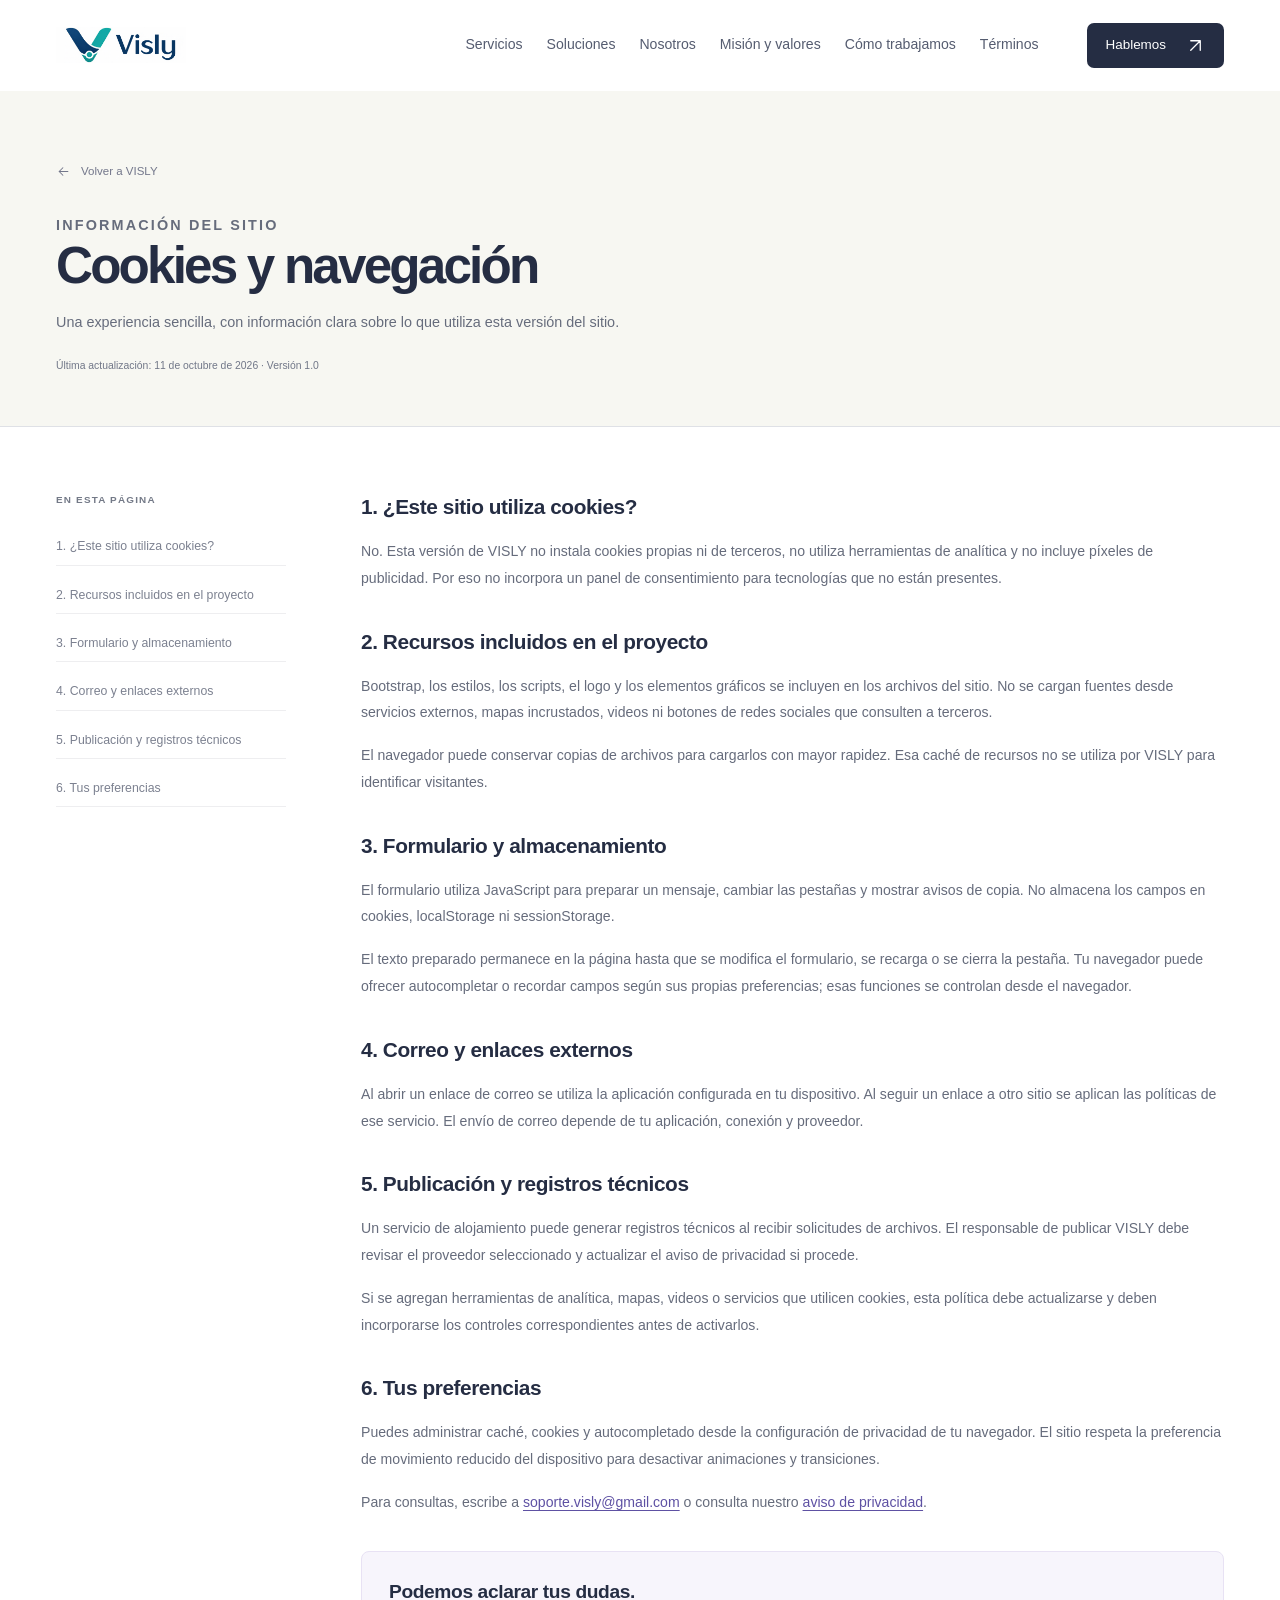
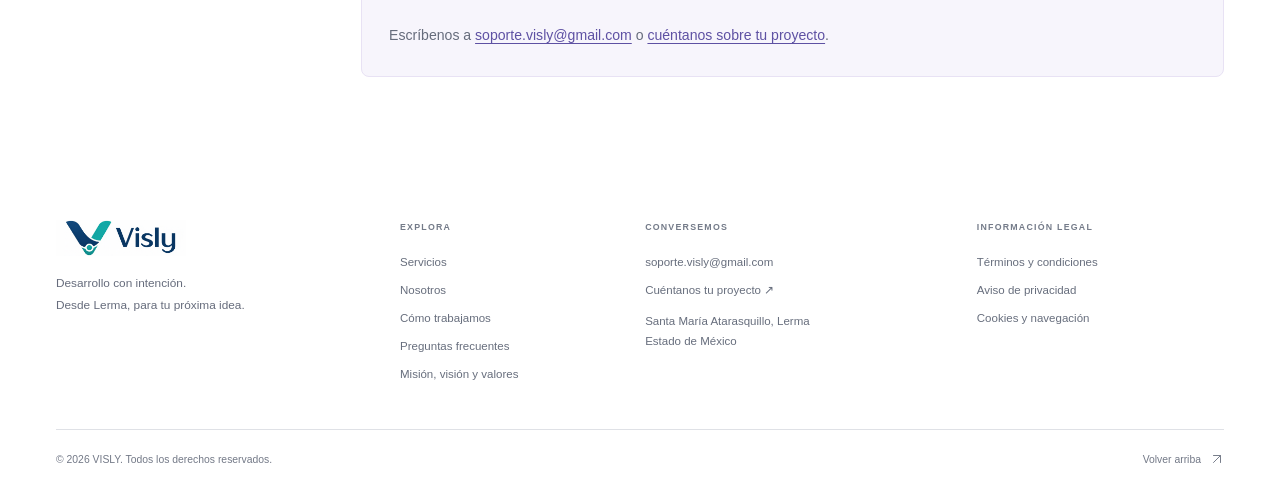
==== commit b5421cb2: "first commit" ====
--- a/cookies.html
+++ b/cookies.html
@@ -257,8 +257,8 @@
             <p>
               Para consultas, escribe a
               <a
-                href="mailto:soporte.ineo.mx@gmail.com?subject=Navegacion%20VISLY"
-                >soporte.ineo.mx@gmail.com</a
+                href="mailto:soporte.visly@gmail.com?subject=Navegacion%20VISLY"
+                >soporte.visly@gmail.com</a
               >
               o consulta nuestro
               <a href="privacidad.html">aviso de privacidad</a>.
@@ -268,8 +268,8 @@
             <h2>Podemos aclarar tus dudas.</h2>
             <p>
               Escríbenos a
-              <a href="mailto:soporte.ineo.mx@gmail.com"
-                >soporte.ineo.mx@gmail.com</a
+              <a href="mailto:soporte.visly@gmail.com"
+                >soporte.visly@gmail.com</a
               >
               o <a href="index.html#contacto">cuéntanos sobre tu proyecto</a>.
             </p>
@@ -301,8 +301,8 @@
           </div>
           <div class="footer-column">
             <span>CONVERSEMOS</span
-            ><a href="mailto:soporte.ineo.mx@gmail.com"
-              >soporte.ineo.mx@gmail.com</a
+            ><a href="mailto:soporte.visly@gmail.com"
+              >soporte.visly@gmail.com</a
             ><a href="index.html#contacto">Cuéntanos tu proyecto ↗</a>
             <p>Santa María Atarasquillo, Lerma<br />Estado de México</p>
           </div>
